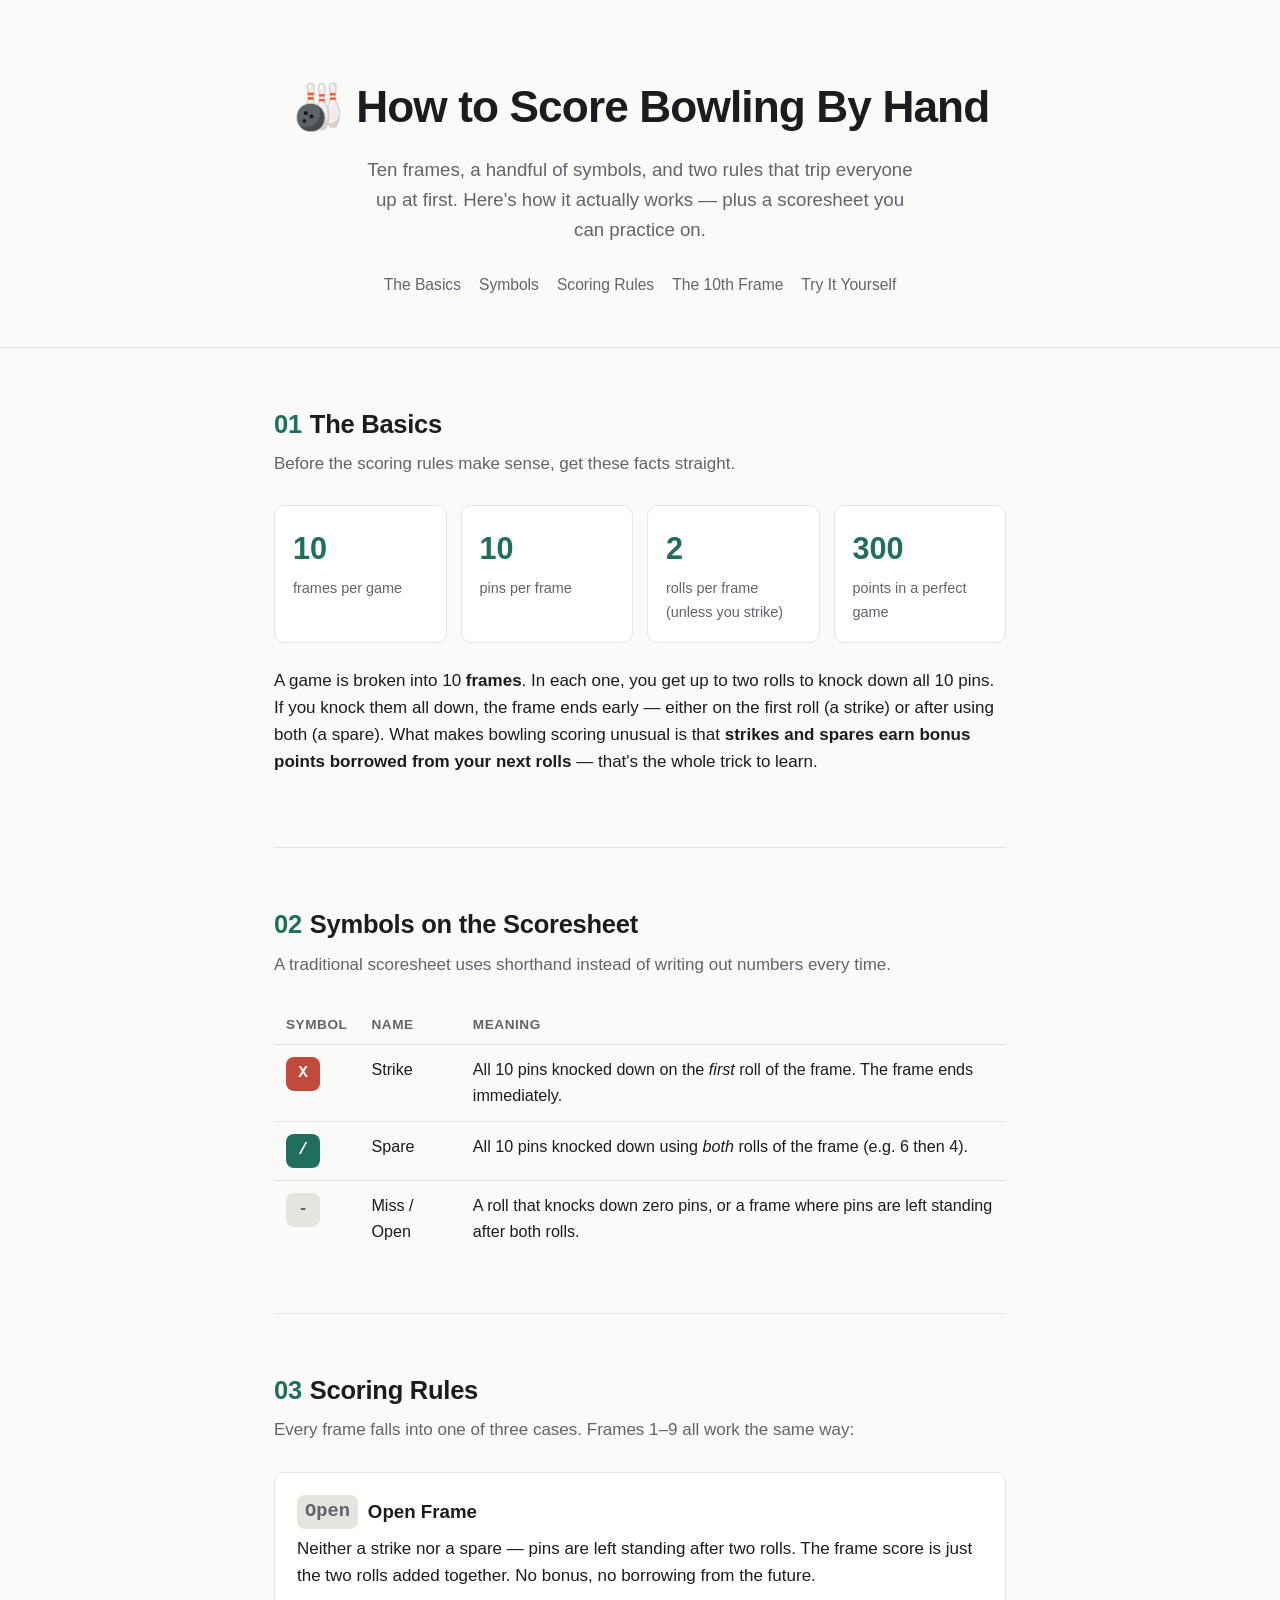
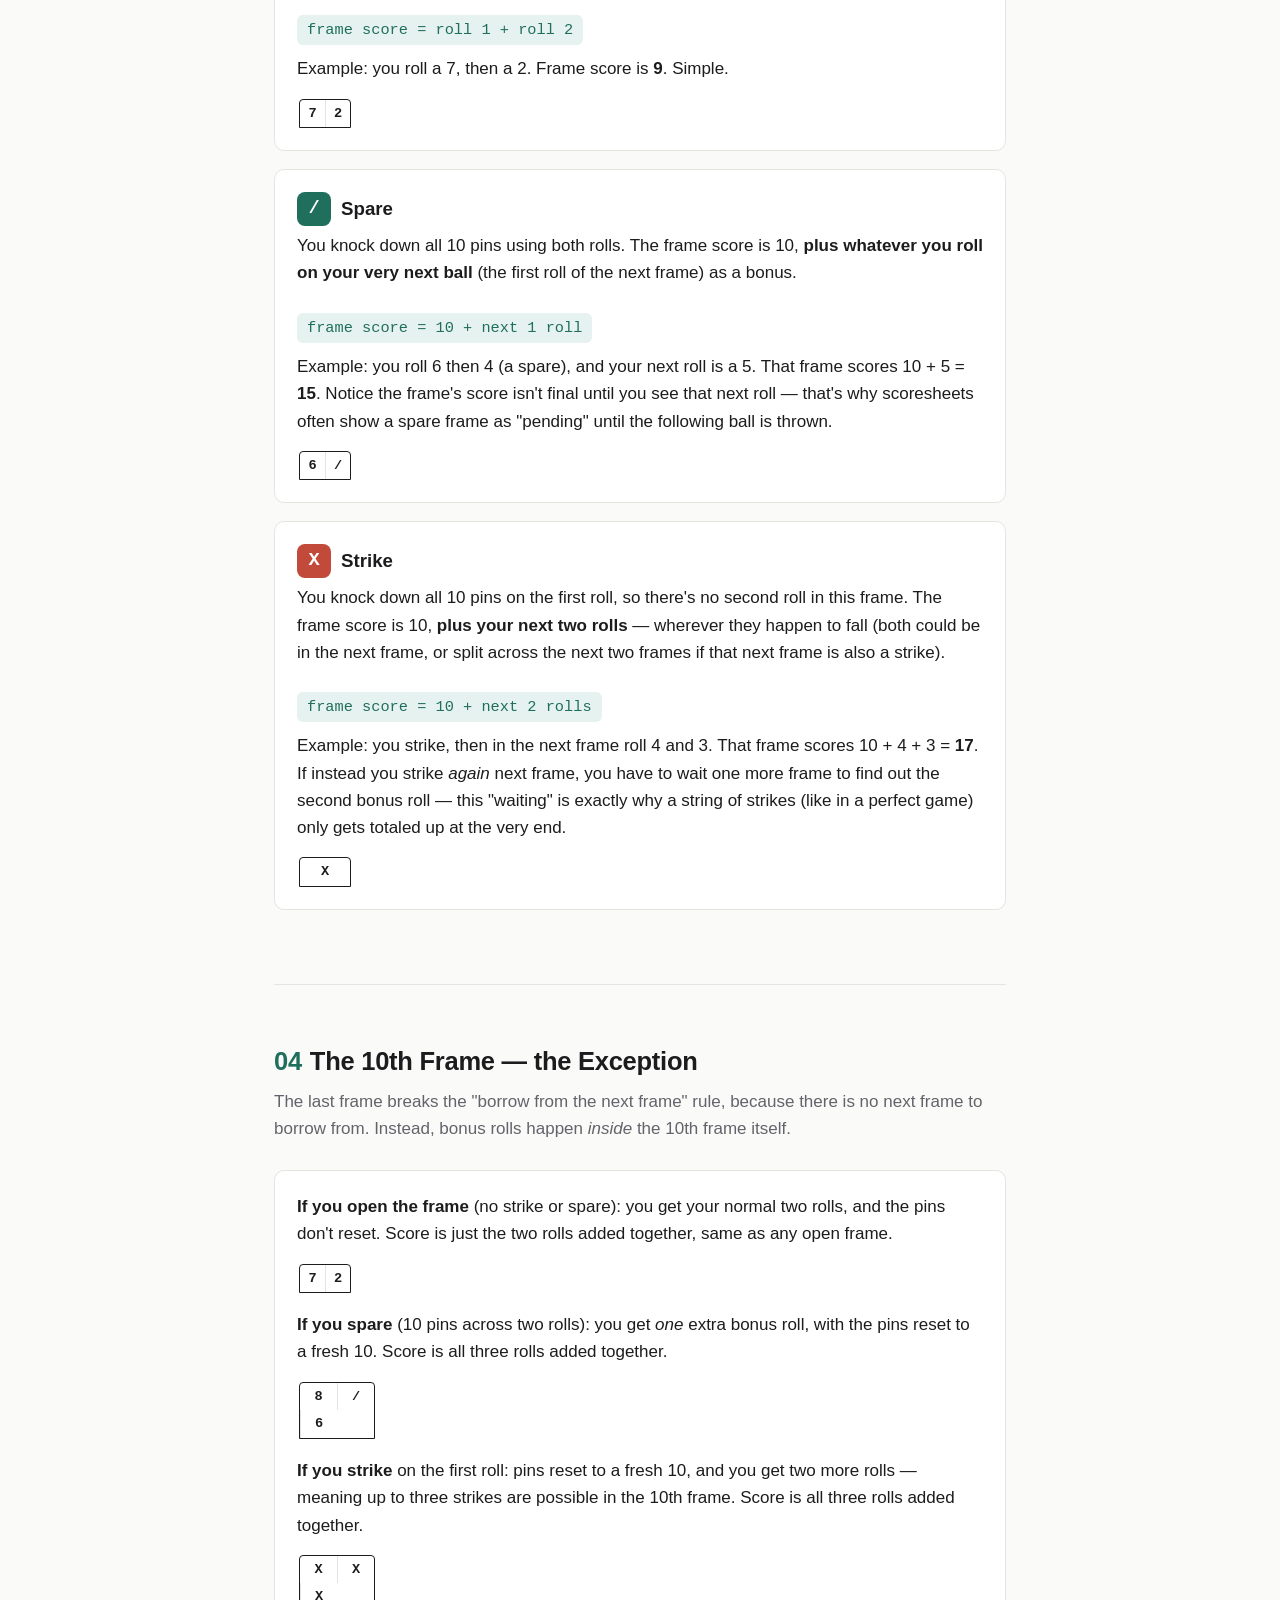
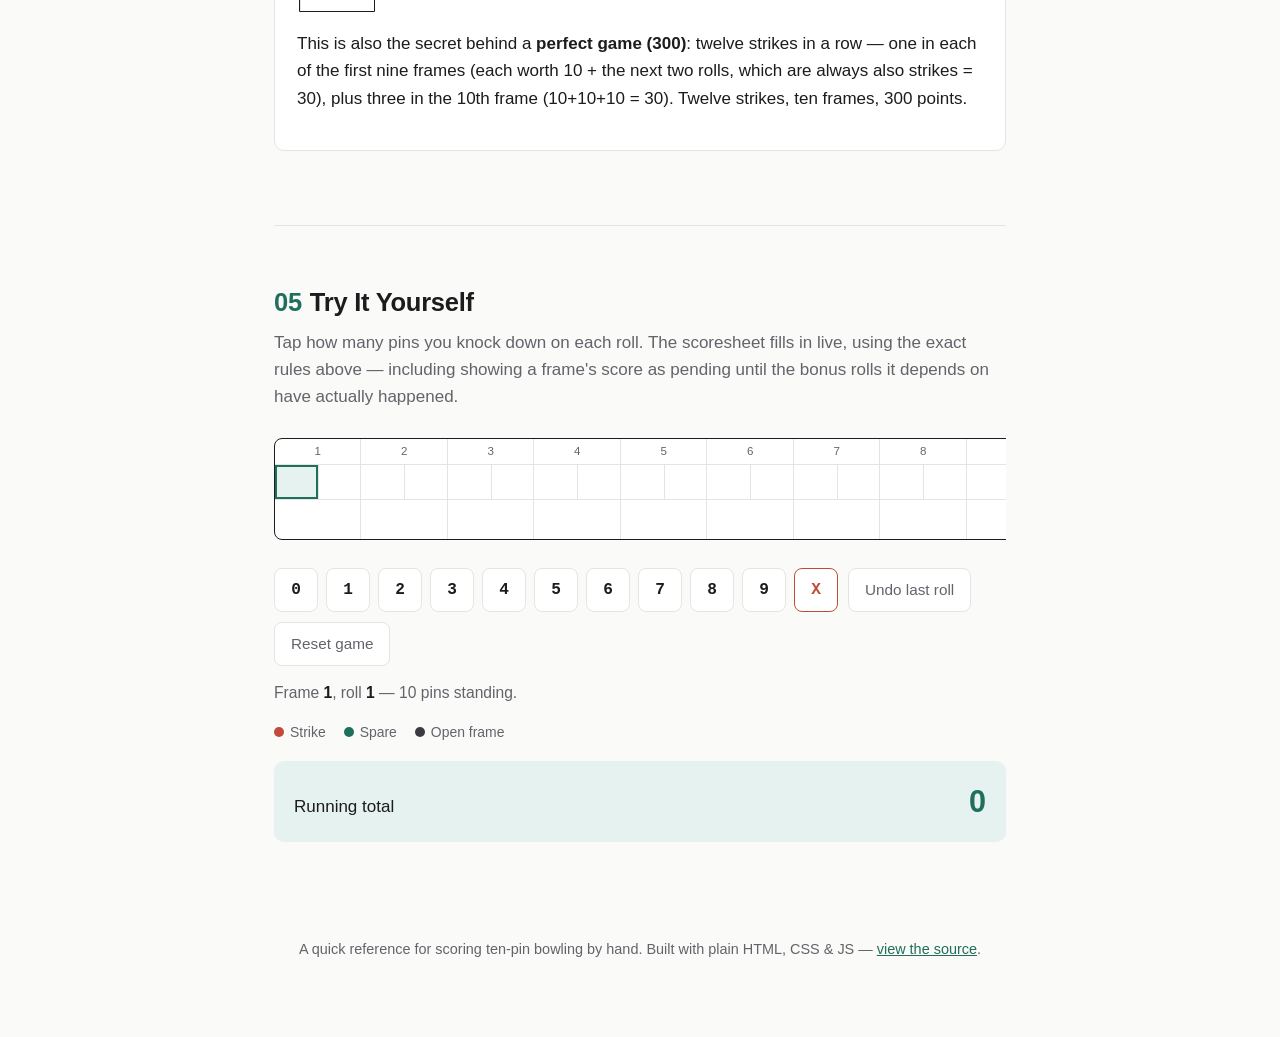
==== index.html @ e8a022a0 "Add bowling scoring guide with interactive scoresheet" ====
<!DOCTYPE html>
<html lang="en">
<head>
<meta charset="UTF-8">
<meta name="viewport" content="width=device-width, initial-scale=1.0">
<title>How to Score Bowling By Hand</title>
<meta name="description" content="A clear, visual guide to scoring a bowling game by hand — strikes, spares, the 10th frame, and a live interactive scoresheet to practice on.">
<link rel="icon" href="data:image/svg+xml,<svg xmlns=%22http://www.w3.org/2000/svg%22 viewBox=%220 0 100 100%22><text y=%22.9em%22 font-size=%2290%22>🎳</text></svg>">
<link rel="stylesheet" href="style.css">
</head>
<body>

<header class="hero">
  <div class="wrap">
    <h1>🎳 How to Score Bowling By Hand</h1>
    <p>Ten frames, a handful of symbols, and two rules that trip everyone up at first. Here's how it actually works — plus a scoresheet you can practice on.</p>
    <nav class="toc">
      <a href="#basics">The Basics</a>
      <a href="#symbols">Symbols</a>
      <a href="#rules">Scoring Rules</a>
      <a href="#tenth">The 10th Frame</a>
      <a href="#practice">Try It Yourself</a>
    </nav>
  </div>
</header>

<main class="wrap">

  <section id="basics">
    <h2><span class="num">01</span>The Basics</h2>
    <p class="section-lede">Before the scoring rules make sense, get these facts straight.</p>
    <div class="grid-basics">
      <div class="basic-card"><div class="big">10</div><div class="label">frames per game</div></div>
      <div class="basic-card"><div class="big">10</div><div class="label">pins per frame</div></div>
      <div class="basic-card"><div class="big">2</div><div class="label">rolls per frame (unless you strike)</div></div>
      <div class="basic-card"><div class="big">300</div><div class="label">points in a perfect game</div></div>
    </div>
    <p style="margin-top:24px">
      A game is broken into 10 <strong>frames</strong>. In each one, you get up to two rolls to knock down all 10 pins.
      If you knock them all down, the frame ends early — either on the first roll (a strike) or after using both (a spare).
      What makes bowling scoring unusual is that <strong>strikes and spares earn bonus points borrowed from your next rolls</strong> —
      that's the whole trick to learn.
    </p>
  </section>

  <section id="symbols">
    <h2><span class="num">02</span>Symbols on the Scoresheet</h2>
    <p class="section-lede">A traditional scoresheet uses shorthand instead of writing out numbers every time.</p>
    <table class="symbols">
      <thead><tr><th>Symbol</th><th>Name</th><th>Meaning</th></tr></thead>
      <tbody>
        <tr>
          <td><span class="sym strike">X</span></td>
          <td>Strike</td>
          <td>All 10 pins knocked down on the <em>first</em> roll of the frame. The frame ends immediately.</td>
        </tr>
        <tr>
          <td><span class="sym spare">/</span></td>
          <td>Spare</td>
          <td>All 10 pins knocked down using <em>both</em> rolls of the frame (e.g. 6 then 4).</td>
        </tr>
        <tr>
          <td><span class="sym miss">‑</span></td>
          <td>Miss / Open</td>
          <td>A roll that knocks down zero pins, or a frame where pins are left standing after both rolls.</td>
        </tr>
      </tbody>
    </table>
  </section>

  <section id="rules">
    <h2><span class="num">03</span>Scoring Rules</h2>
    <p class="section-lede">Every frame falls into one of three cases. Frames 1–9 all work the same way:</p>

    <div class="rule-card">
      <h3><span class="sym miss" style="width:auto;padding:2px 8px;">Open</span> Open Frame</h3>
      <p>Neither a strike nor a spare — pins are left standing after two rolls. The frame score is just the two rolls added together. No bonus, no borrowing from the future.</p>
      <div class="formula">frame score = roll 1 + roll 2</div>
      <p>Example: you roll a 7, then a 2. Frame score is <strong>9</strong>. Simple.</p>
      <div class="mini-frame"><div>7</div><div>2</div></div>
    </div>

    <div class="rule-card">
      <h3><span class="sym spare">/</span> Spare</h3>
      <p>You knock down all 10 pins using both rolls. The frame score is 10, <strong>plus whatever you roll on your very next ball</strong> (the first roll of the next frame) as a bonus.</p>
      <div class="formula">frame score = 10 + next 1 roll</div>
      <p>Example: you roll 6 then 4 (a spare), and your next roll is a 5. That frame scores 10 + 5 = <strong>15</strong>. Notice the frame's score isn't final until you see that next roll — that's why scoresheets often show a spare frame as "pending" until the following ball is thrown.</p>
      <div class="mini-frame"><div>6</div><div>/</div></div>
    </div>

    <div class="rule-card">
      <h3><span class="sym strike">X</span> Strike</h3>
      <p>You knock down all 10 pins on the first roll, so there's no second roll in this frame. The frame score is 10, <strong>plus your next two rolls</strong> — wherever they happen to fall (both could be in the next frame, or split across the next two frames if that next frame is also a strike).</p>
      <div class="formula">frame score = 10 + next 2 rolls</div>
      <p>Example: you strike, then in the next frame roll 4 and 3. That frame scores 10 + 4 + 3 = <strong>17</strong>. If instead you strike <em>again</em> next frame, you have to wait one more frame to find out the second bonus roll — this "waiting" is exactly why a string of strikes (like in a perfect game) only gets totaled up at the very end.</p>
      <div class="mini-frame"><div style="grid-column:1/3">X</div></div>
    </div>
  </section>

  <section id="tenth">
    <h2><span class="num">04</span>The 10th Frame — the Exception</h2>
    <p class="section-lede">The last frame breaks the "borrow from the next frame" rule, because there is no next frame to borrow from. Instead, bonus rolls happen <em>inside</em> the 10th frame itself.</p>
    <div class="rule-card">
      <p><strong>If you open the frame</strong> (no strike or spare): you get your normal two rolls, and the pins don't reset. Score is just the two rolls added together, same as any open frame.</p>
      <div class="mini-frame"><div>7</div><div>2</div></div>
      <p style="margin-top:18px"><strong>If you spare</strong> (10 pins across two rolls): you get <em>one</em> extra bonus roll, with the pins reset to a fresh 10. Score is all three rolls added together.</p>
      <div class="mini-frame" style="width:76px"><div>8</div><div>/</div><div>6</div></div>
      <p style="margin-top:18px"><strong>If you strike</strong> on the first roll: pins reset to a fresh 10, and you get two more rolls — meaning up to three strikes are possible in the 10th frame. Score is all three rolls added together.</p>
      <div class="mini-frame" style="width:76px"><div>X</div><div>X</div><div>X</div></div>
      <p style="margin-top:18px">This is also the secret behind a <strong>perfect game (300)</strong>: twelve strikes in a row — one in each of the first nine frames (each worth 10 + the next two rolls, which are always also strikes = 30), plus three in the 10th frame (10+10+10 = 30). Twelve strikes, ten frames, 300 points.</p>
    </div>
  </section>

  <section id="practice">
    <h2><span class="num">05</span>Try It Yourself</h2>
    <p class="section-lede">Tap how many pins you knock down on each roll. The scoresheet fills in live, using the exact rules above — including showing a frame's score as pending until the bonus rolls it depends on have actually happened.</p>

    <div class="scoresheet-scroll">
      <div class="scoresheet" id="scoresheet"></div>
    </div>

    <div class="controls">
      <div class="pin-row" id="pinRow"></div>
      <button class="action-btn" id="undoBtn">Undo last roll</button>
      <button class="action-btn" id="resetBtn">Reset game</button>
    </div>

    <p class="status-line" id="statusLine"></p>

    <div class="legend">
      <span><span class="dot strike"></span> Strike</span>
      <span><span class="dot spare"></span> Spare</span>
      <span><span class="dot open"></span> Open frame</span>
    </div>

    <div class="game-total">
      <span>Running total</span>
      <span class="score" id="gameTotal">0</span>
    </div>
  </section>

</main>

<footer>
  <p>A quick reference for scoring ten-pin bowling by hand. Built with plain HTML, CSS &amp; JS — <a href="https://github.com/AJB92008/bowling-scoring-guide">view the source</a>.</p>
</footer>

<script src="script.js"></script>
</body>
</html>
---- style.css ----
:root {
  --bg: #fafaf8;
  --surface: #ffffff;
  --text: #1c1c1e;
  --text-muted: #63636b;
  --border: #e4e4e0;
  --accent: #1f6f5c;
  --accent-soft: #e6f2ef;
  --strike: #c14a3a;
  --spare: #1f6f5c;
  --open: #3a3a40;
  --pending: #b8b8b2;
  --radius: 10px;
  --max-width: 780px;
  font-size: 17px;
}

@media (prefers-color-scheme: dark) {
  :root {
    --bg: #16161a;
    --surface: #1e1e23;
    --text: #ececee;
    --text-muted: #9c9ca4;
    --border: #313138;
    --accent: #4fb89b;
    --accent-soft: #1d3530;
    --strike: #e07a68;
    --spare: #4fb89b;
    --open: #d8d8dc;
    --pending: #55555e;
  }
}

* { box-sizing: border-box; }

html { scroll-behavior: smooth; }

body {
  margin: 0;
  background: var(--bg);
  color: var(--text);
  font-family: -apple-system, BlinkMacSystemFont, "Segoe UI", Roboto, Helvetica, Arial, sans-serif;
  line-height: 1.6;
  -webkit-font-smoothing: antialiased;
}

.wrap {
  max-width: var(--max-width);
  margin: 0 auto;
  padding: 0 24px;
}

header.hero {
  padding: 72px 24px 48px;
  text-align: center;
  border-bottom: 1px solid var(--border);
}

header.hero h1 {
  font-size: clamp(1.9rem, 4vw, 2.6rem);
  margin: 0 0 12px;
  letter-spacing: -0.02em;
}

header.hero p {
  color: var(--text-muted);
  font-size: 1.1rem;
  max-width: 560px;
  margin: 0 auto;
}

nav.toc {
  display: flex;
  flex-wrap: wrap;
  justify-content: center;
  gap: 8px 18px;
  margin-top: 28px;
  font-size: 0.92rem;
}

nav.toc a {
  color: var(--text-muted);
  text-decoration: none;
  border-bottom: 1px solid transparent;
}

nav.toc a:hover {
  color: var(--accent);
  border-bottom-color: var(--accent);
}

main section {
  padding: 56px 0;
  border-bottom: 1px solid var(--border);
}

main section:last-of-type {
  border-bottom: none;
}

h2 {
  font-size: 1.5rem;
  margin: 0 0 6px;
  letter-spacing: -0.01em;
}

h2 .num {
  color: var(--accent);
  font-variant-numeric: tabular-nums;
  margin-right: 8px;
}

.section-lede {
  color: var(--text-muted);
  margin: 0 0 28px;
}

p { margin: 0 0 16px; }

.grid-basics {
  display: grid;
  grid-template-columns: repeat(auto-fit, minmax(160px, 1fr));
  gap: 14px;
  margin-top: 24px;
}

.basic-card {
  background: var(--surface);
  border: 1px solid var(--border);
  border-radius: var(--radius);
  padding: 18px;
}

.basic-card .big {
  font-size: 1.8rem;
  font-weight: 700;
  color: var(--accent);
  margin-bottom: 4px;
}

.basic-card .label {
  font-size: 0.85rem;
  color: var(--text-muted);
}

table.symbols {
  width: 100%;
  border-collapse: collapse;
  margin-top: 20px;
  font-size: 0.95rem;
}

table.symbols th {
  text-align: left;
  color: var(--text-muted);
  font-weight: 600;
  font-size: 0.8rem;
  text-transform: uppercase;
  letter-spacing: 0.04em;
  padding: 8px 12px;
  border-bottom: 1px solid var(--border);
}

table.symbols td {
  padding: 12px;
  border-bottom: 1px solid var(--border);
  vertical-align: top;
}

table.symbols tr:last-child td { border-bottom: none; }

.sym {
  display: inline-flex;
  align-items: center;
  justify-content: center;
  width: 34px;
  height: 34px;
  border-radius: 8px;
  font-weight: 700;
  font-family: ui-monospace, SFMono-Regular, Menlo, monospace;
}

.sym.strike { background: var(--strike); color: #fff; }
.sym.spare { background: var(--spare); color: #fff; }
.sym.miss { background: var(--border); color: var(--text-muted); }

.rule-card {
  background: var(--surface);
  border: 1px solid var(--border);
  border-radius: var(--radius);
  padding: 22px;
  margin-bottom: 18px;
}

.rule-card h3 {
  margin: 0 0 6px;
  font-size: 1.1rem;
  display: flex;
  align-items: center;
  gap: 10px;
}

.rule-card .formula {
  font-family: ui-monospace, SFMono-Regular, Menlo, monospace;
  background: var(--accent-soft);
  color: var(--accent);
  padding: 3px 10px;
  border-radius: 6px;
  font-size: 0.9rem;
  display: inline-block;
  margin: 10px 0;
}

/* mini frame illustration used inline in rule cards */
.mini-frame {
  display: inline-grid;
  grid-template-columns: 1fr 1fr;
  border: 1.5px solid var(--text);
  border-radius: 4px 4px 0 0;
  width: 52px;
  vertical-align: middle;
  margin: 0 2px;
}

.mini-frame div {
  text-align: center;
  font-family: ui-monospace, SFMono-Regular, Menlo, monospace;
  font-size: 0.8rem;
  font-weight: 700;
  padding: 3px 0;
  border-left: 1px solid var(--border);
}

.mini-frame div:first-child { border-left: none; }

/* --- Interactive scoresheet --- */
.scoresheet-scroll {
  overflow-x: auto;
  margin-top: 24px;
  padding-bottom: 6px;
}

.scoresheet {
  display: flex;
  border: 1.5px solid var(--text);
  border-radius: 8px;
  overflow: hidden;
  min-width: 900px;
  background: var(--surface);
}

.frame {
  flex: 1;
  min-width: 66px;
  border-left: 1px solid var(--border);
  position: relative;
}

.frame:first-child { border-left: none; }

.frame.frame10 { flex: 1.4; min-width: 92px; }

.frame-index {
  font-size: 0.68rem;
  color: var(--text-muted);
  text-align: center;
  padding: 3px 0;
  border-bottom: 1px solid var(--border);
}

.rolls-row {
  display: grid;
  grid-auto-flow: column;
  grid-auto-columns: 1fr;
}

.frame10 .rolls-row { grid-template-columns: repeat(3, 1fr); }

.roll-box {
  height: 34px;
  display: flex;
  align-items: center;
  justify-content: center;
  border-left: 1px solid var(--border);
  font-family: ui-monospace, SFMono-Regular, Menlo, monospace;
  font-weight: 700;
  font-size: 0.95rem;
  cursor: default;
}

.roll-box:first-child { border-left: none; }

.roll-box.strike-color { color: var(--strike); }
.roll-box.spare-color { color: var(--spare); }
.roll-box.open-color { color: var(--open); }

.roll-box.active {
  background: var(--accent-soft);
  outline: 2px solid var(--accent);
  outline-offset: -2px;
}

.frame-total {
  height: 40px;
  display: flex;
  align-items: center;
  justify-content: center;
  font-size: 1.05rem;
  font-weight: 700;
  border-top: 1px solid var(--border);
  font-variant-numeric: tabular-nums;
}

.frame-total.pending { color: var(--pending); font-weight: 400; }

.controls {
  margin-top: 22px;
  display: flex;
  flex-wrap: wrap;
  gap: 10px;
  align-items: center;
}

.pin-row {
  display: flex;
  flex-wrap: wrap;
  gap: 8px;
}

button.pin {
  min-width: 44px;
  height: 44px;
  border-radius: 8px;
  border: 1.5px solid var(--border);
  background: var(--surface);
  color: var(--text);
  font-family: ui-monospace, SFMono-Regular, Menlo, monospace;
  font-weight: 700;
  font-size: 0.95rem;
  cursor: pointer;
  transition: transform 0.06s ease, background 0.15s ease, border-color 0.15s ease;
}

button.pin:hover:not(:disabled) {
  border-color: var(--accent);
  color: var(--accent);
}

button.pin:active:not(:disabled) { transform: scale(0.94); }

button.pin:disabled {
  opacity: 0.3;
  cursor: not-allowed;
}

button.pin.strike-btn { border-color: var(--strike); color: var(--strike); }
button.pin.spare-btn { border-color: var(--spare); color: var(--spare); }

.action-btn {
  height: 44px;
  padding: 0 16px;
  border-radius: 8px;
  border: 1.5px solid var(--border);
  background: var(--surface);
  color: var(--text-muted);
  font-size: 0.9rem;
  cursor: pointer;
}

.action-btn:hover { color: var(--text); border-color: var(--text-muted); }

.status-line {
  margin-top: 14px;
  font-size: 0.92rem;
  color: var(--text-muted);
  min-height: 1.4em;
}

.status-line strong { color: var(--text); }

.game-total {
  margin-top: 18px;
  padding: 16px 20px;
  background: var(--accent-soft);
  border-radius: var(--radius);
  display: flex;
  justify-content: space-between;
  align-items: baseline;
  font-size: 1rem;
}

.game-total .score {
  font-size: 1.8rem;
  font-weight: 800;
  color: var(--accent);
  font-variant-numeric: tabular-nums;
}

.legend {
  display: flex;
  gap: 18px;
  flex-wrap: wrap;
  margin-top: 16px;
  font-size: 0.82rem;
  color: var(--text-muted);
}

.legend span { display: inline-flex; align-items: center; gap: 6px; }

.legend .dot {
  width: 10px; height: 10px; border-radius: 50%;
}
.dot.strike { background: var(--strike); }
.dot.spare { background: var(--spare); }
.dot.open { background: var(--open); }

footer {
  padding: 40px 24px 60px;
  text-align: center;
  color: var(--text-muted);
  font-size: 0.85rem;
}

footer a { color: var(--accent); }

@media (max-width: 560px) {
  :root { font-size: 16px; }
  header.hero { padding: 52px 20px 36px; }
  main section { padding: 40px 0; }
}
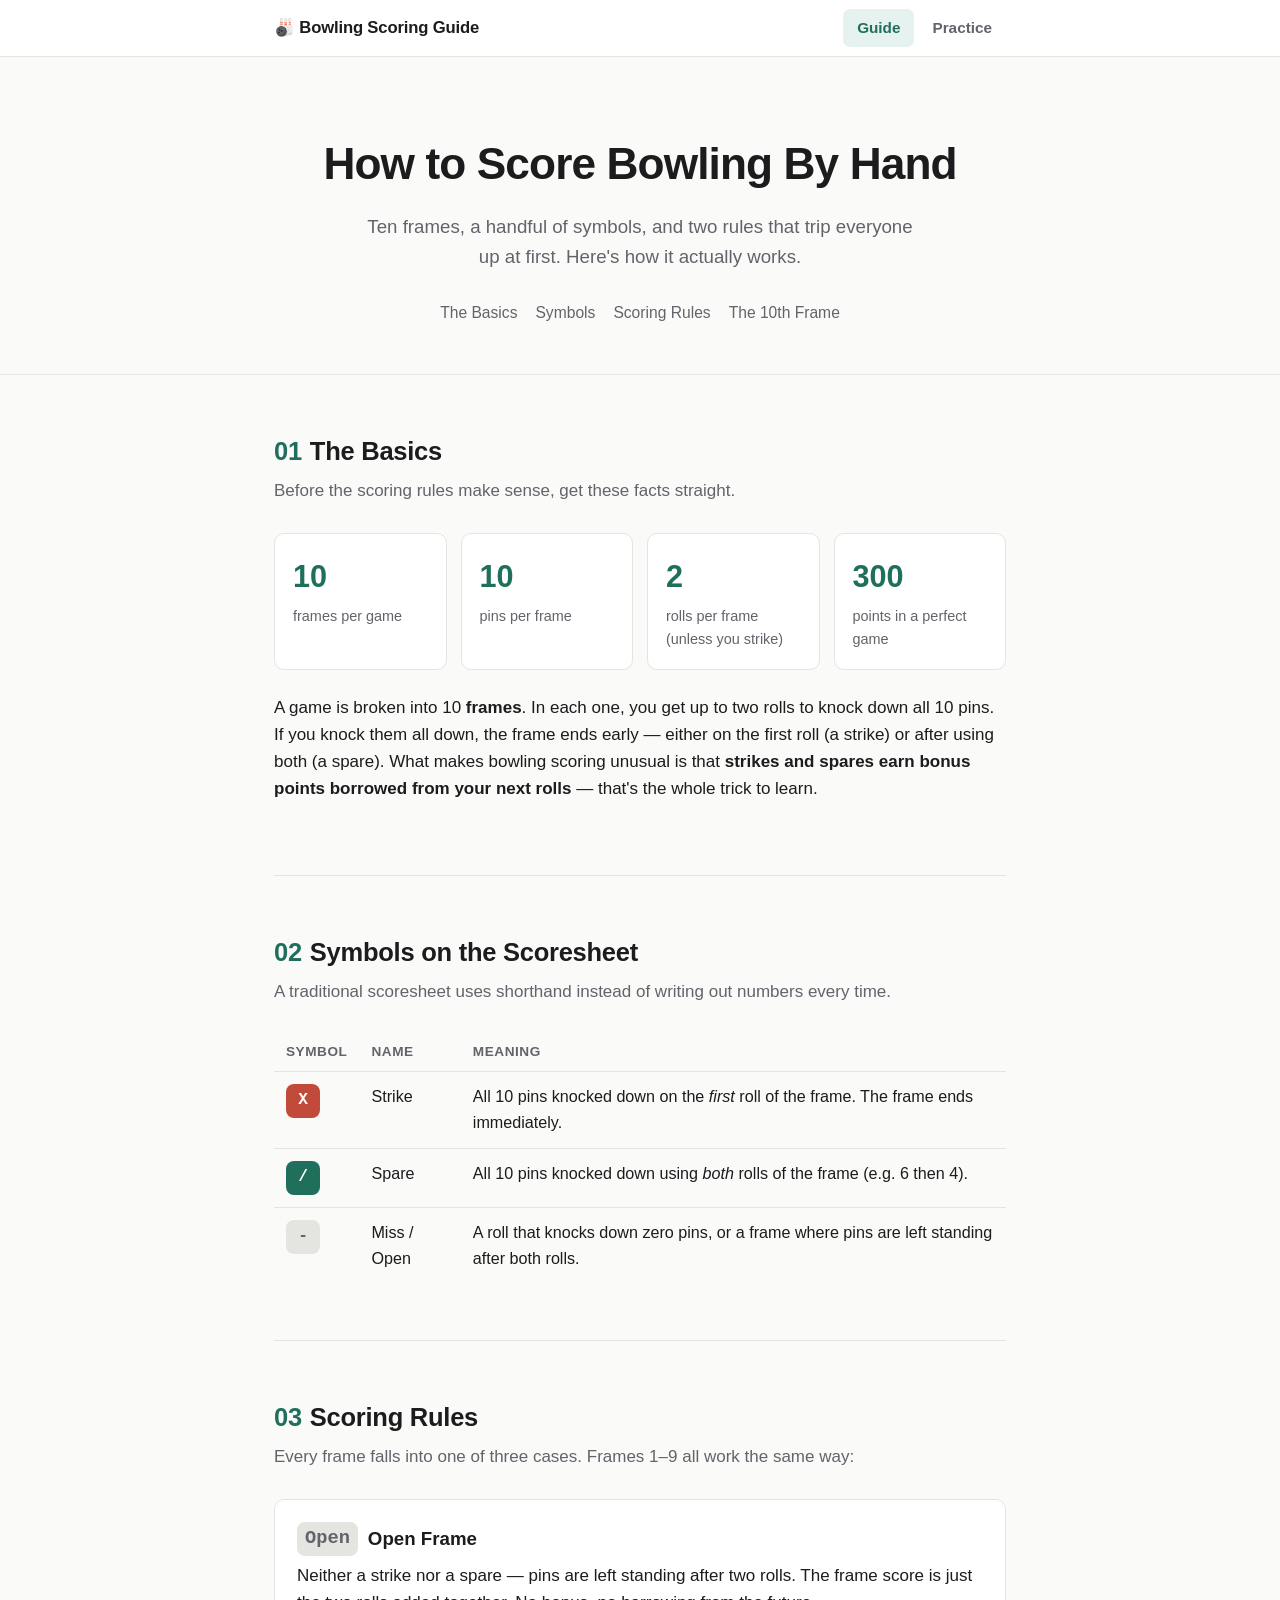
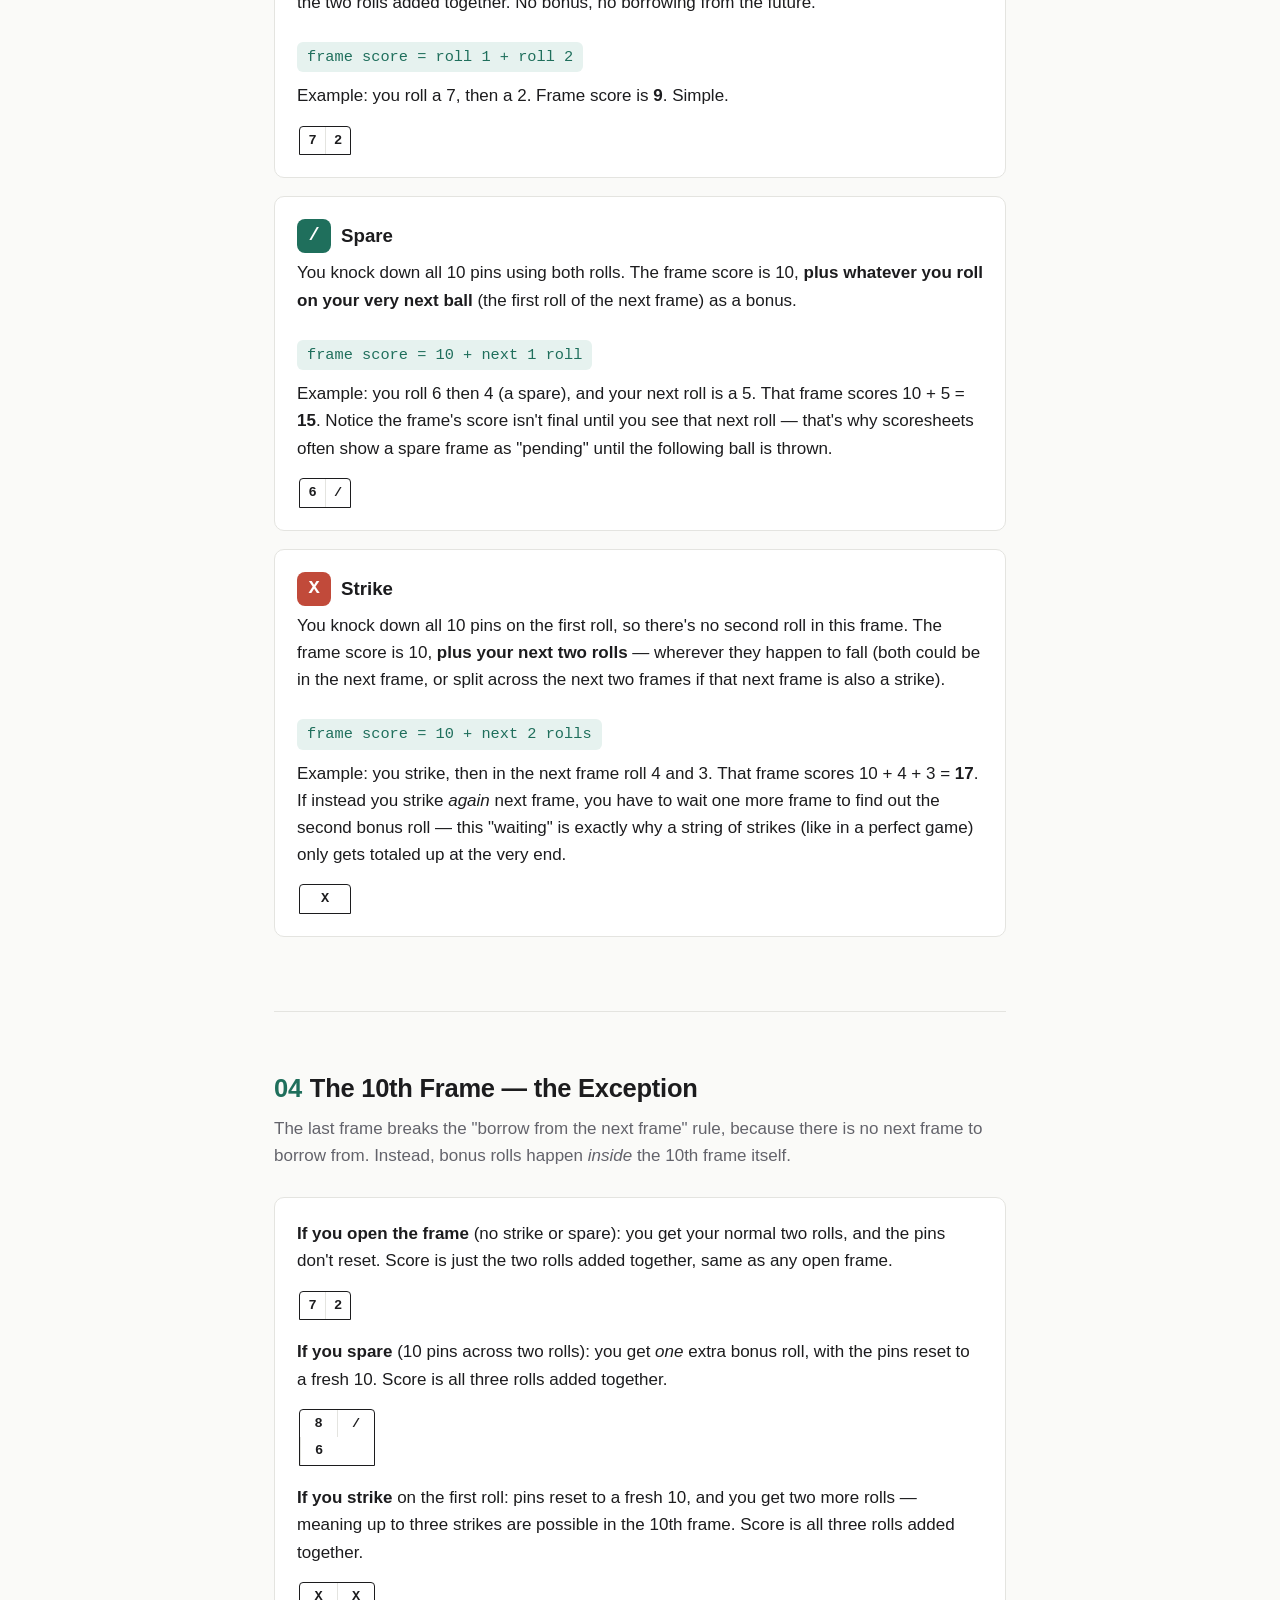
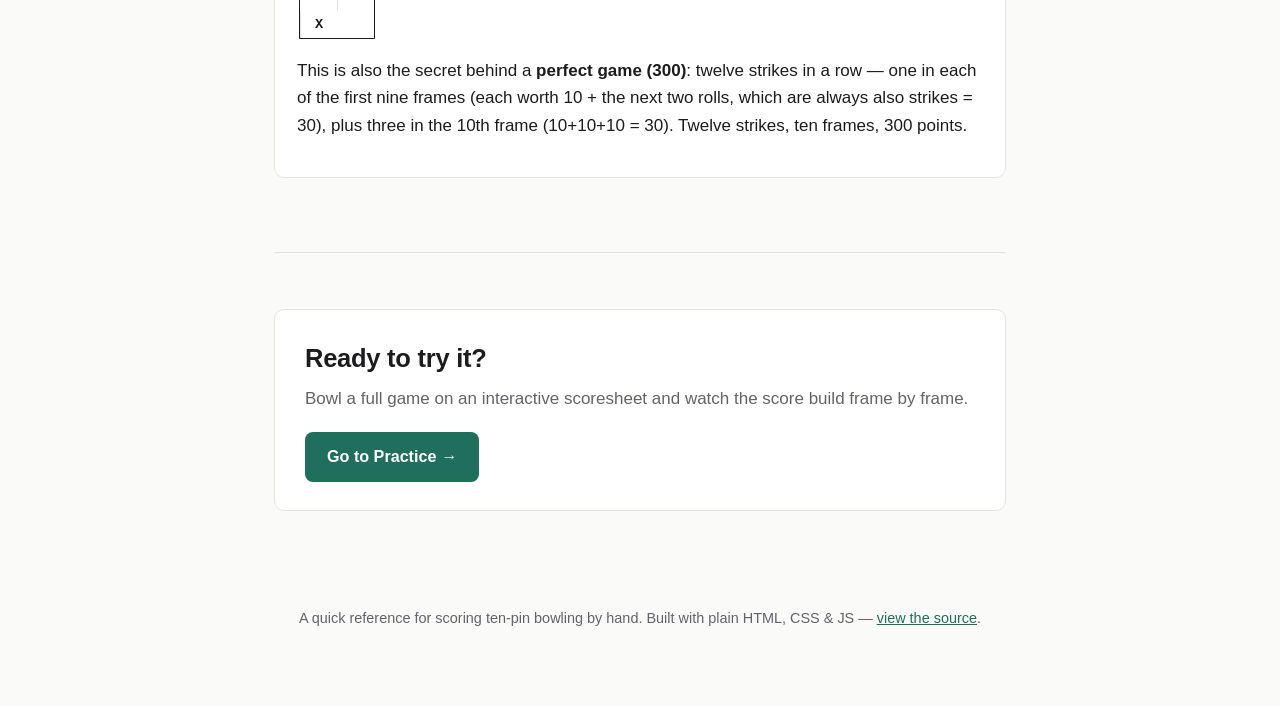
==== commit 8541ee1d: "Split practice tool onto its own page with a redesigned pin-rack scoreboard" ====
--- a/index.html
+++ b/index.html
@@ -10,16 +10,25 @@
 </head>
 <body>
 
+<header class="site-header">
+  <div class="wrap header-inner">
+    <a class="brand" href="index.html">🎳 Bowling Scoring Guide</a>
+    <nav class="primary-nav">
+      <a href="index.html" class="nav-link active">Guide</a>
+      <a href="practice.html" class="nav-link">Practice</a>
+    </nav>
+  </div>
+</header>
+
 <header class="hero">
   <div class="wrap">
-    <h1>🎳 How to Score Bowling By Hand</h1>
-    <p>Ten frames, a handful of symbols, and two rules that trip everyone up at first. Here's how it actually works — plus a scoresheet you can practice on.</p>
+    <h1>How to Score Bowling By Hand</h1>
+    <p>Ten frames, a handful of symbols, and two rules that trip everyone up at first. Here's how it actually works.</p>
     <nav class="toc">
       <a href="#basics">The Basics</a>
       <a href="#symbols">Symbols</a>
       <a href="#rules">Scoring Rules</a>
       <a href="#tenth">The 10th Frame</a>
-      <a href="#practice">Try It Yourself</a>
     </nav>
   </div>
 </header>
@@ -111,31 +120,13 @@
     </div>
   </section>
 
-  <section id="practice">
-    <h2><span class="num">05</span>Try It Yourself</h2>
-    <p class="section-lede">Tap how many pins you knock down on each roll. The scoresheet fills in live, using the exact rules above — including showing a frame's score as pending until the bonus rolls it depends on have actually happened.</p>
-
-    <div class="scoresheet-scroll">
-      <div class="scoresheet" id="scoresheet"></div>
-    </div>
-
-    <div class="controls">
-      <div class="pin-row" id="pinRow"></div>
-      <button class="action-btn" id="undoBtn">Undo last roll</button>
-      <button class="action-btn" id="resetBtn">Reset game</button>
-    </div>
-
-    <p class="status-line" id="statusLine"></p>
-
-    <div class="legend">
-      <span><span class="dot strike"></span> Strike</span>
-      <span><span class="dot spare"></span> Spare</span>
-      <span><span class="dot open"></span> Open frame</span>
-    </div>
-
-    <div class="game-total">
-      <span>Running total</span>
-      <span class="score" id="gameTotal">0</span>
+  <section id="cta">
+    <div class="cta-card">
+      <div>
+        <h2 style="margin-bottom:6px">Ready to try it?</h2>
+        <p style="margin:0;color:var(--text-muted)">Bowl a full game on an interactive scoresheet and watch the score build frame by frame.</p>
+      </div>
+      <a class="cta-btn" href="practice.html">Go to Practice →</a>
     </div>
   </section>
 
@@ -145,6 +136,5 @@
   <p>A quick reference for scoring ten-pin bowling by hand. Built with plain HTML, CSS &amp; JS — <a href="https://github.com/AJB92008/bowling-scoring-guide">view the source</a>.</p>
 </footer>
 
-<script src="script.js"></script>
 </body>
 </html>
--- a/style.css
+++ b/style.css
@@ -35,6 +35,49 @@
 
 html { scroll-behavior: smooth; }
 
+/* --- Site header / nav --- */
+.site-header {
+  border-bottom: 1px solid var(--border);
+  background: var(--surface);
+}
+
+.header-inner {
+  display: flex;
+  align-items: center;
+  justify-content: space-between;
+  height: 56px;
+}
+
+.brand {
+  font-weight: 700;
+  color: var(--text);
+  text-decoration: none;
+  font-size: 0.98rem;
+  letter-spacing: -0.01em;
+}
+
+.primary-nav {
+  display: flex;
+  gap: 4px;
+}
+
+.nav-link {
+  color: var(--text-muted);
+  text-decoration: none;
+  font-size: 0.9rem;
+  font-weight: 600;
+  padding: 7px 14px;
+  border-radius: 7px;
+  transition: background 0.15s ease, color 0.15s ease;
+}
+
+.nav-link:hover { color: var(--text); background: var(--accent-soft); }
+
+.nav-link.active {
+  color: var(--accent);
+  background: var(--accent-soft);
+}
+
 body {
   margin: 0;
   background: var(--bg);
@@ -233,39 +276,69 @@
 
 .mini-frame div:first-child { border-left: none; }
 
-/* --- Interactive scoresheet --- */
+/* --- CTA card (guide page, links to practice) --- */
+.cta-card {
+  background: var(--surface);
+  border: 1px solid var(--border);
+  border-radius: var(--radius);
+  padding: 28px 30px;
+  display: flex;
+  align-items: center;
+  justify-content: space-between;
+  gap: 20px;
+  flex-wrap: wrap;
+}
+
+.cta-btn {
+  flex-shrink: 0;
+  background: var(--accent);
+  color: #fff;
+  text-decoration: none;
+  font-weight: 700;
+  padding: 12px 22px;
+  border-radius: 8px;
+  font-size: 0.95rem;
+  transition: transform 0.1s ease, opacity 0.15s ease;
+}
+
+.cta-btn:hover { opacity: 0.9; }
+.cta-btn:active { transform: scale(0.97); }
+
+/* --- Scoresheet (shared by practice page) --- */
 .scoresheet-scroll {
   overflow-x: auto;
-  margin-top: 24px;
   padding-bottom: 6px;
 }
 
 .scoresheet {
   display: flex;
-  border: 1.5px solid var(--text);
-  border-radius: 8px;
+  border: 2px solid var(--text);
+  border-radius: 10px;
   overflow: hidden;
-  min-width: 900px;
-  background: var(--surface);
+  min-width: 720px;
+  background: var(--surface);
+  box-shadow: 0 1px 0 var(--border);
 }
 
 .frame {
   flex: 1;
-  min-width: 66px;
+  min-width: 64px;
   border-left: 1px solid var(--border);
   position: relative;
 }
 
 .frame:first-child { border-left: none; }
 
-.frame.frame10 { flex: 1.4; min-width: 92px; }
+.frame.frame10 { flex: 1.5; min-width: 96px; }
 
 .frame-index {
-  font-size: 0.68rem;
+  font-size: 0.72rem;
+  font-weight: 700;
   color: var(--text-muted);
   text-align: center;
-  padding: 3px 0;
-  border-bottom: 1px solid var(--border);
+  padding: 5px 0;
+  border-bottom: 1px solid var(--border);
+  background: var(--bg);
 }
 
 .rolls-row {
@@ -277,15 +350,16 @@
 .frame10 .rolls-row { grid-template-columns: repeat(3, 1fr); }
 
 .roll-box {
-  height: 34px;
+  height: 46px;
   display: flex;
   align-items: center;
   justify-content: center;
   border-left: 1px solid var(--border);
   font-family: ui-monospace, SFMono-Regular, Menlo, monospace;
   font-weight: 700;
-  font-size: 0.95rem;
+  font-size: 1.15rem;
   cursor: default;
+  transition: background 0.2s ease;
 }
 
 .roll-box:first-child { border-left: none; }
@@ -301,17 +375,26 @@
 }
 
 .frame-total {
-  height: 40px;
+  height: 52px;
   display: flex;
   align-items: center;
   justify-content: center;
-  font-size: 1.05rem;
-  font-weight: 700;
+  font-size: 1.3rem;
+  font-weight: 800;
   border-top: 1px solid var(--border);
   font-variant-numeric: tabular-nums;
-}
-
-.frame-total.pending { color: var(--pending); font-weight: 400; }
+  transition: transform 0.2s ease;
+}
+
+.frame-total.pending { color: var(--pending); font-weight: 400; font-size: 1rem; }
+
+@keyframes framePulse {
+  0% { transform: scale(1); }
+  35% { transform: scale(1.18); }
+  100% { transform: scale(1); }
+}
+
+.frame-total.celebrate { animation: framePulse 0.5s ease; }
 
 .controls {
   margin-top: 22px;
@@ -320,41 +403,6 @@
   gap: 10px;
   align-items: center;
 }
-
-.pin-row {
-  display: flex;
-  flex-wrap: wrap;
-  gap: 8px;
-}
-
-button.pin {
-  min-width: 44px;
-  height: 44px;
-  border-radius: 8px;
-  border: 1.5px solid var(--border);
-  background: var(--surface);
-  color: var(--text);
-  font-family: ui-monospace, SFMono-Regular, Menlo, monospace;
-  font-weight: 700;
-  font-size: 0.95rem;
-  cursor: pointer;
-  transition: transform 0.06s ease, background 0.15s ease, border-color 0.15s ease;
-}
-
-button.pin:hover:not(:disabled) {
-  border-color: var(--accent);
-  color: var(--accent);
-}
-
-button.pin:active:not(:disabled) { transform: scale(0.94); }
-
-button.pin:disabled {
-  opacity: 0.3;
-  cursor: not-allowed;
-}
-
-button.pin.strike-btn { border-color: var(--strike); color: var(--strike); }
-button.pin.spare-btn { border-color: var(--spare); color: var(--spare); }
 
 .action-btn {
   height: 44px;
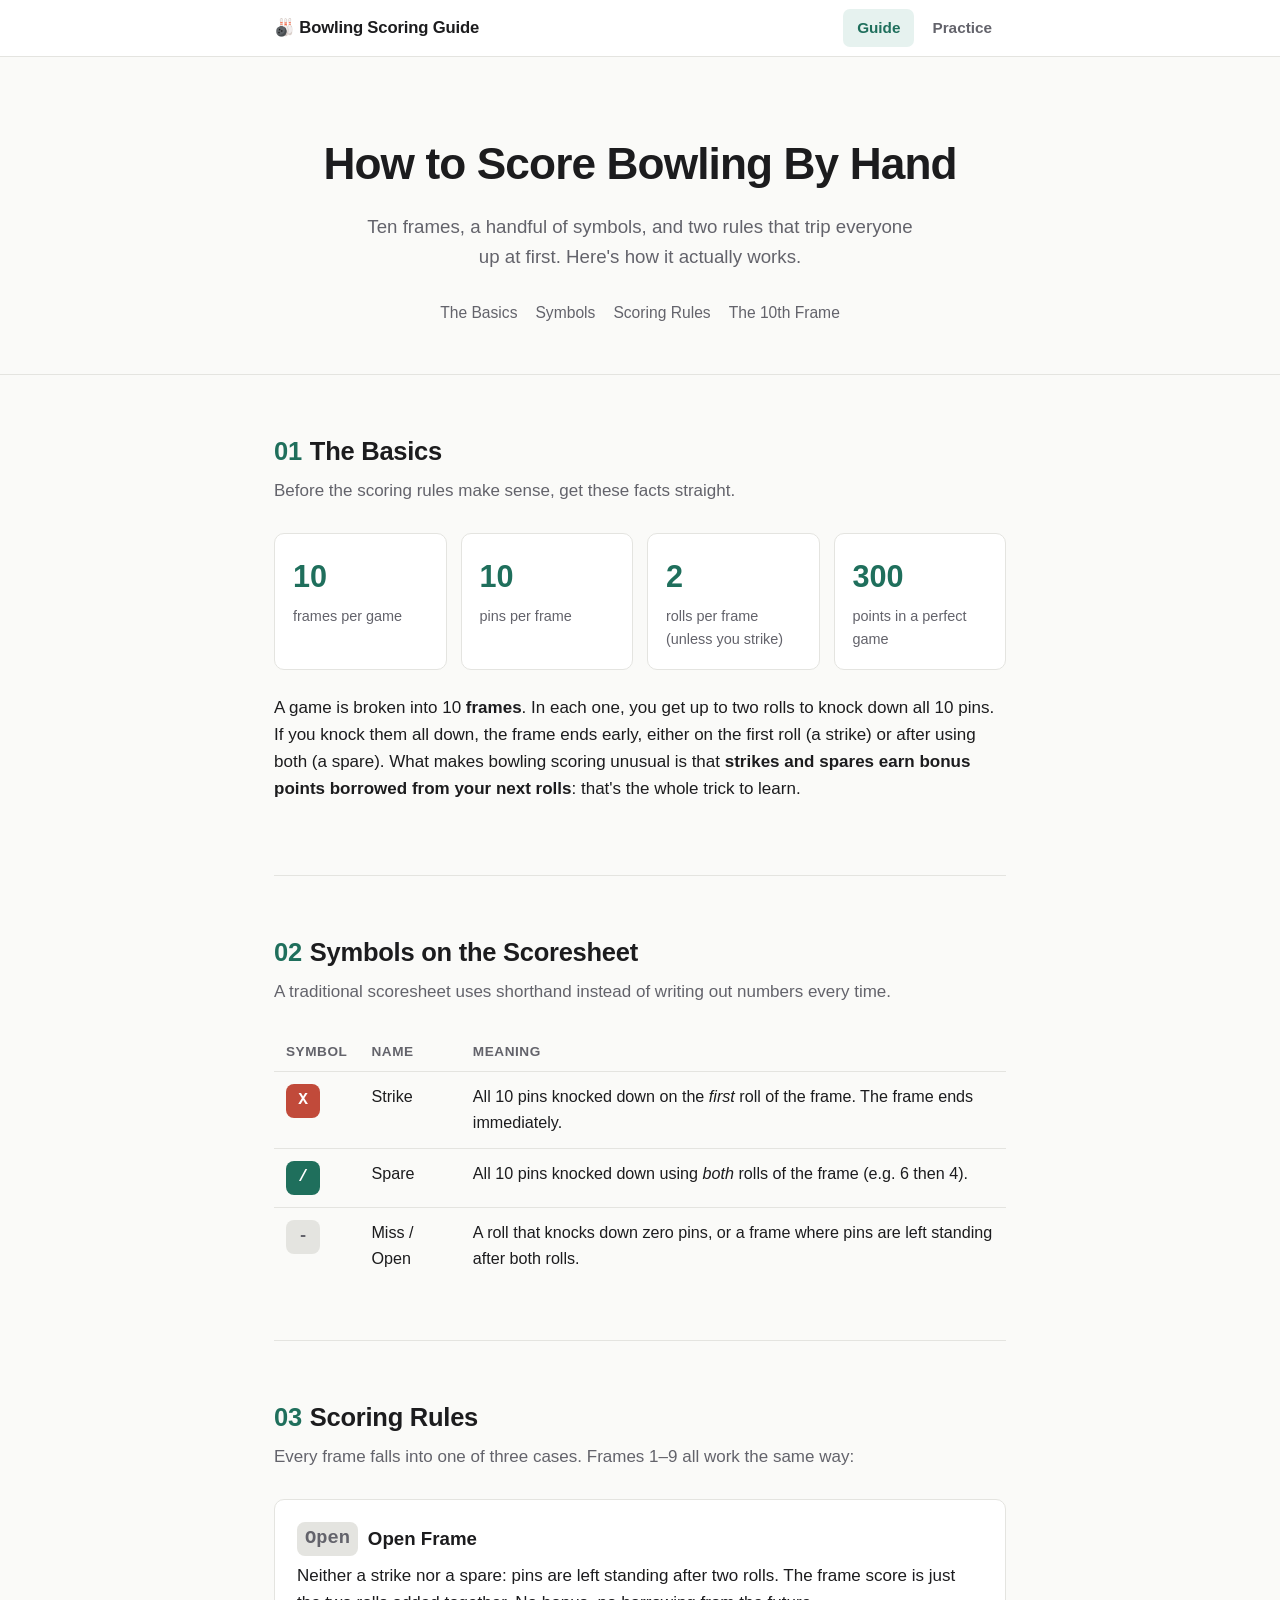
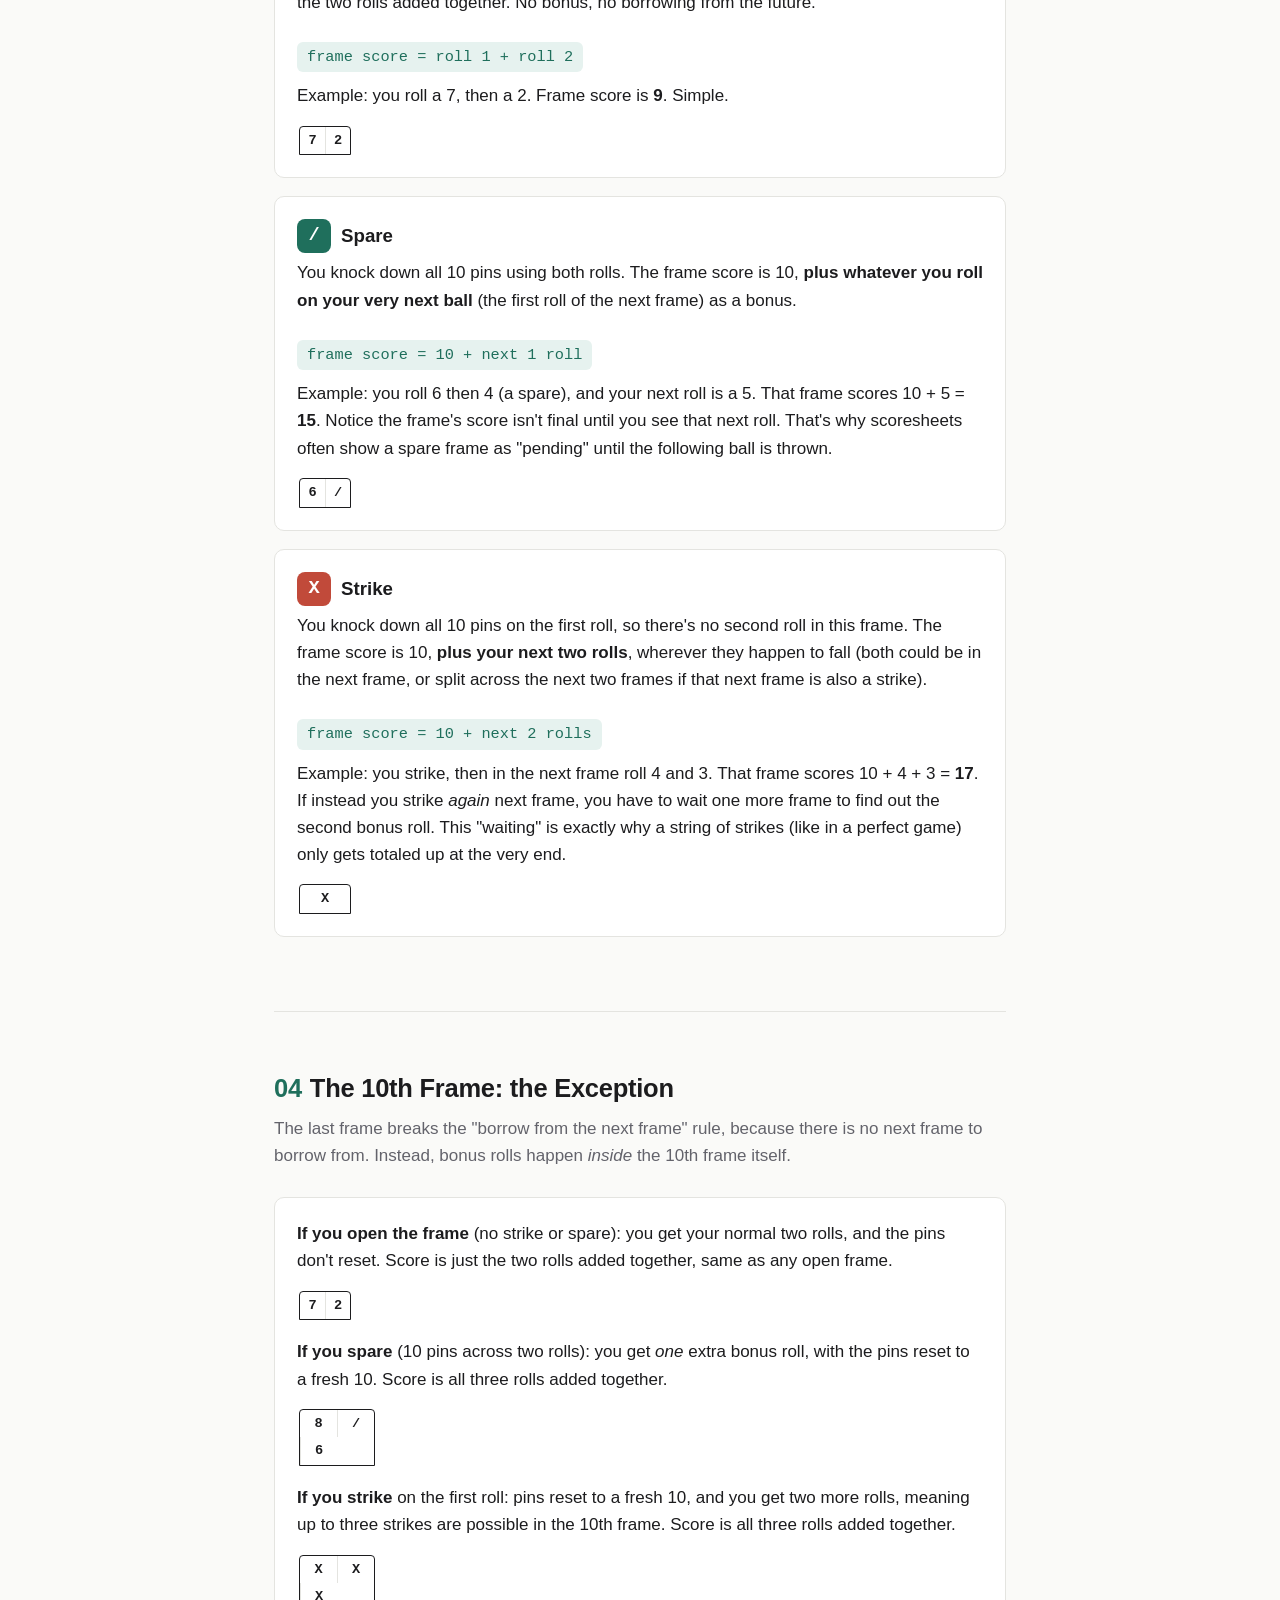
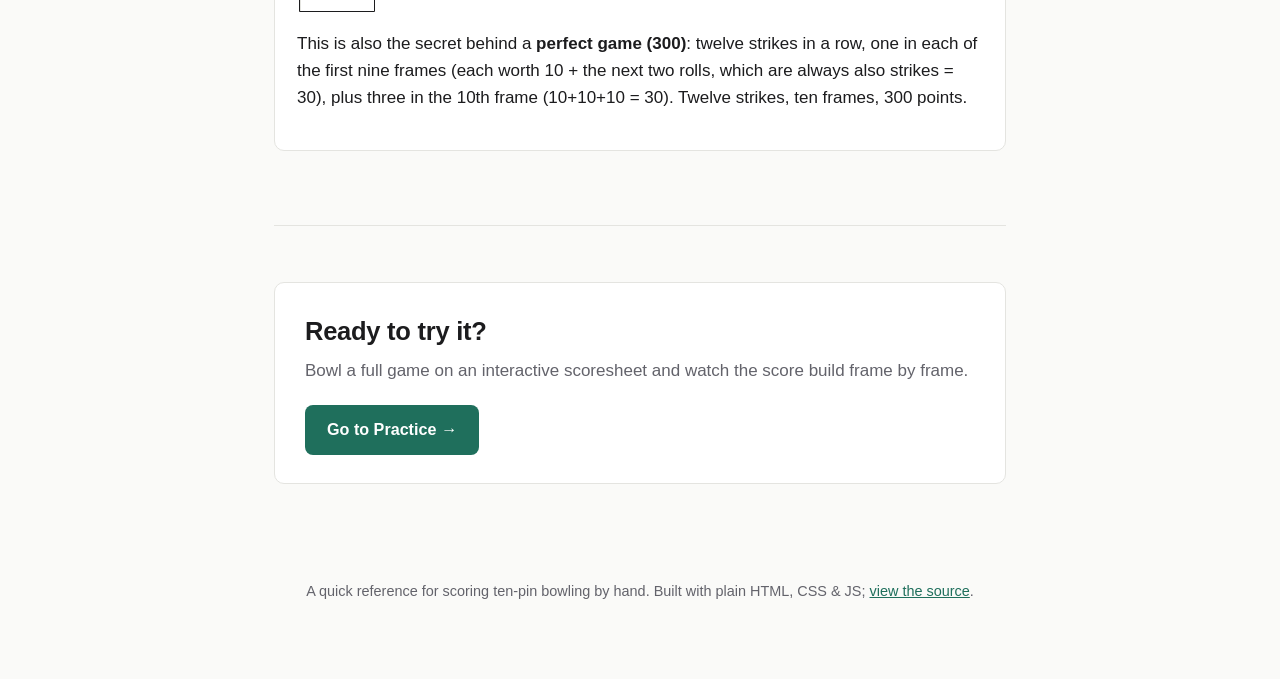
==== commit 0af3e53c: "Remove em dashes from visible site text, rephrased with grammatically appropriate punctuation" ====
--- a/index.html
+++ b/index.html
@@ -4,7 +4,7 @@
 <meta charset="UTF-8">
 <meta name="viewport" content="width=device-width, initial-scale=1.0">
 <title>How to Score Bowling By Hand</title>
-<meta name="description" content="A clear, visual guide to scoring a bowling game by hand — strikes, spares, the 10th frame, and a live interactive scoresheet to practice on.">
+<meta name="description" content="A clear, visual guide to scoring a bowling game by hand: strikes, spares, the 10th frame, and a live interactive scoresheet to practice on.">
 <link rel="icon" href="data:image/svg+xml,<svg xmlns=%22http://www.w3.org/2000/svg%22 viewBox=%220 0 100 100%22><text y=%22.9em%22 font-size=%2290%22>🎳</text></svg>">
 <link rel="stylesheet" href="style.css">
 </head>
@@ -46,8 +46,8 @@
     </div>
     <p style="margin-top:24px">
       A game is broken into 10 <strong>frames</strong>. In each one, you get up to two rolls to knock down all 10 pins.
-      If you knock them all down, the frame ends early — either on the first roll (a strike) or after using both (a spare).
-      What makes bowling scoring unusual is that <strong>strikes and spares earn bonus points borrowed from your next rolls</strong> —
+      If you knock them all down, the frame ends early, either on the first roll (a strike) or after using both (a spare).
+      What makes bowling scoring unusual is that <strong>strikes and spares earn bonus points borrowed from your next rolls</strong>:
       that's the whole trick to learn.
     </p>
   </section>
@@ -83,7 +83,7 @@
 
     <div class="rule-card">
       <h3><span class="sym miss" style="width:auto;padding:2px 8px;">Open</span> Open Frame</h3>
-      <p>Neither a strike nor a spare — pins are left standing after two rolls. The frame score is just the two rolls added together. No bonus, no borrowing from the future.</p>
+      <p>Neither a strike nor a spare: pins are left standing after two rolls. The frame score is just the two rolls added together. No bonus, no borrowing from the future.</p>
       <div class="formula">frame score = roll 1 + roll 2</div>
       <p>Example: you roll a 7, then a 2. Frame score is <strong>9</strong>. Simple.</p>
       <div class="mini-frame"><div>7</div><div>2</div></div>
@@ -93,30 +93,30 @@
       <h3><span class="sym spare">/</span> Spare</h3>
       <p>You knock down all 10 pins using both rolls. The frame score is 10, <strong>plus whatever you roll on your very next ball</strong> (the first roll of the next frame) as a bonus.</p>
       <div class="formula">frame score = 10 + next 1 roll</div>
-      <p>Example: you roll 6 then 4 (a spare), and your next roll is a 5. That frame scores 10 + 5 = <strong>15</strong>. Notice the frame's score isn't final until you see that next roll — that's why scoresheets often show a spare frame as "pending" until the following ball is thrown.</p>
+      <p>Example: you roll 6 then 4 (a spare), and your next roll is a 5. That frame scores 10 + 5 = <strong>15</strong>. Notice the frame's score isn't final until you see that next roll. That's why scoresheets often show a spare frame as "pending" until the following ball is thrown.</p>
       <div class="mini-frame"><div>6</div><div>/</div></div>
     </div>
 
     <div class="rule-card">
       <h3><span class="sym strike">X</span> Strike</h3>
-      <p>You knock down all 10 pins on the first roll, so there's no second roll in this frame. The frame score is 10, <strong>plus your next two rolls</strong> — wherever they happen to fall (both could be in the next frame, or split across the next two frames if that next frame is also a strike).</p>
+      <p>You knock down all 10 pins on the first roll, so there's no second roll in this frame. The frame score is 10, <strong>plus your next two rolls</strong>, wherever they happen to fall (both could be in the next frame, or split across the next two frames if that next frame is also a strike).</p>
       <div class="formula">frame score = 10 + next 2 rolls</div>
-      <p>Example: you strike, then in the next frame roll 4 and 3. That frame scores 10 + 4 + 3 = <strong>17</strong>. If instead you strike <em>again</em> next frame, you have to wait one more frame to find out the second bonus roll — this "waiting" is exactly why a string of strikes (like in a perfect game) only gets totaled up at the very end.</p>
+      <p>Example: you strike, then in the next frame roll 4 and 3. That frame scores 10 + 4 + 3 = <strong>17</strong>. If instead you strike <em>again</em> next frame, you have to wait one more frame to find out the second bonus roll. This "waiting" is exactly why a string of strikes (like in a perfect game) only gets totaled up at the very end.</p>
       <div class="mini-frame"><div style="grid-column:1/3">X</div></div>
     </div>
   </section>
 
   <section id="tenth">
-    <h2><span class="num">04</span>The 10th Frame — the Exception</h2>
+    <h2><span class="num">04</span>The 10th Frame: the Exception</h2>
     <p class="section-lede">The last frame breaks the "borrow from the next frame" rule, because there is no next frame to borrow from. Instead, bonus rolls happen <em>inside</em> the 10th frame itself.</p>
     <div class="rule-card">
       <p><strong>If you open the frame</strong> (no strike or spare): you get your normal two rolls, and the pins don't reset. Score is just the two rolls added together, same as any open frame.</p>
       <div class="mini-frame"><div>7</div><div>2</div></div>
       <p style="margin-top:18px"><strong>If you spare</strong> (10 pins across two rolls): you get <em>one</em> extra bonus roll, with the pins reset to a fresh 10. Score is all three rolls added together.</p>
       <div class="mini-frame" style="width:76px"><div>8</div><div>/</div><div>6</div></div>
-      <p style="margin-top:18px"><strong>If you strike</strong> on the first roll: pins reset to a fresh 10, and you get two more rolls — meaning up to three strikes are possible in the 10th frame. Score is all three rolls added together.</p>
+      <p style="margin-top:18px"><strong>If you strike</strong> on the first roll: pins reset to a fresh 10, and you get two more rolls, meaning up to three strikes are possible in the 10th frame. Score is all three rolls added together.</p>
       <div class="mini-frame" style="width:76px"><div>X</div><div>X</div><div>X</div></div>
-      <p style="margin-top:18px">This is also the secret behind a <strong>perfect game (300)</strong>: twelve strikes in a row — one in each of the first nine frames (each worth 10 + the next two rolls, which are always also strikes = 30), plus three in the 10th frame (10+10+10 = 30). Twelve strikes, ten frames, 300 points.</p>
+      <p style="margin-top:18px">This is also the secret behind a <strong>perfect game (300)</strong>: twelve strikes in a row, one in each of the first nine frames (each worth 10 + the next two rolls, which are always also strikes = 30), plus three in the 10th frame (10+10+10 = 30). Twelve strikes, ten frames, 300 points.</p>
     </div>
   </section>
 
@@ -133,7 +133,7 @@
 </main>
 
 <footer>
-  <p>A quick reference for scoring ten-pin bowling by hand. Built with plain HTML, CSS &amp; JS — <a href="https://github.com/AJB92008/bowling-scoring-guide">view the source</a>.</p>
+  <p>A quick reference for scoring ten-pin bowling by hand. Built with plain HTML, CSS &amp; JS; <a href="https://github.com/AJB92008/bowling-scoring-guide">view the source</a>.</p>
 </footer>
 
 </body>
--- a/style.css
+++ b/style.css
@@ -415,7 +415,8 @@
   cursor: pointer;
 }
 
-.action-btn:hover { color: var(--text); border-color: var(--text-muted); }
+.action-btn:hover:not(:disabled) { color: var(--text); border-color: var(--text-muted); }
+.action-btn:disabled { opacity: 0.4; cursor: not-allowed; }
 
 .status-line {
   margin-top: 14px;
